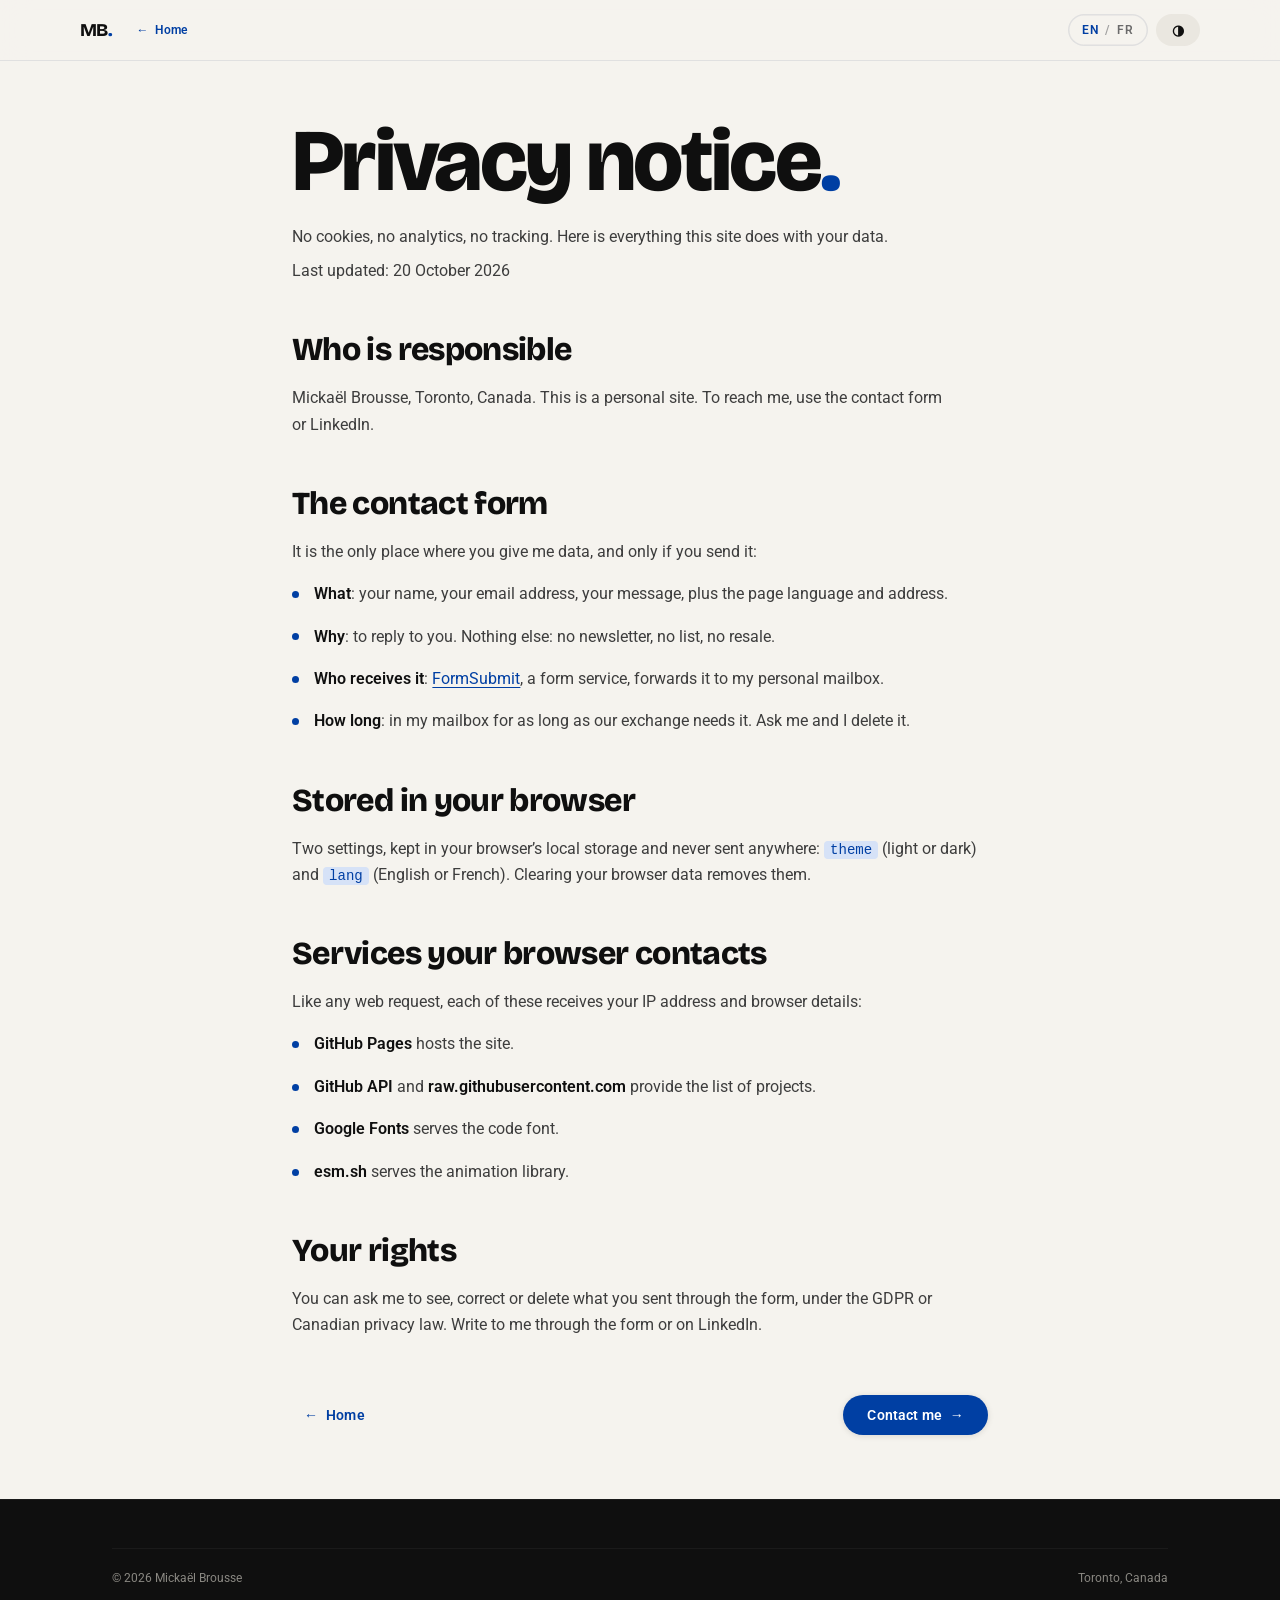
==== privacy/index.html @ c3971383 "New footer with a data notice, and a privacy page Footer: signature and contact button, site links, " ====
<!DOCTYPE html>
<html lang="en" data-theme="light">
<head>
  <meta charset="UTF-8" />
  <meta name="viewport" content="width=device-width, initial-scale=1.0" />
  <title>Privacy notice — Mickaël Brousse</title>
  <meta name="description" content="What this site collects, why, and who receives it. No cookies, no tracking." />
  <meta name="robots" content="noindex" />
  <link rel="icon" type="image/png" sizes="32x32" href="../assets/icons/favicon-32.png" />
  <link rel="icon" type="image/png" sizes="48x48" href="../assets/icons/favicon-48.png" />
  <link rel="apple-touch-icon" href="../assets/icons/apple-touch-icon.png" />
  <script>
    (function () {
      var d = document.documentElement, t = null, l = null;
      try { t = localStorage.getItem('theme'); l = localStorage.getItem('lang'); } catch (e) {}
      if (!t) t = matchMedia('(prefers-color-scheme: dark)').matches ? 'dark' : 'light';
      d.setAttribute('data-theme', t);
      d.setAttribute('lang', l === 'fr' ? 'fr' : 'en');
    })();
  </script>
  <link rel="stylesheet" href="../styles.css?v=15" />
</head>
<body class="project-page">
  <nav id="navbar">
    <div class="nav-container">
      <a class="nav-logo" href="../">MB<span class="dot">.</span></a>
      <a class="btn btn-text btn-sm pp-back" href="../"><span aria-hidden="true">←</span> <span data-l="en">Home</span><span data-l="fr">Accueil</span></a>
      <div class="pp-nav-actions">
        <button class="btn btn-outline btn-sm lang-toggle" type="button" aria-label="Switch language" data-aria-label-en="Switch language" data-aria-label-fr="Changer de langue">
          <span class="lang-opt" data-lang="en">EN</span><span class="lang-sep">/</span><span class="lang-opt" data-lang="fr">FR</span>
        </button>
        <button class="btn btn-ink btn-sm theme-toggle" type="button" aria-label="Switch theme" data-aria-label-en="Switch theme" data-aria-label-fr="Changer de thème">
          <span class="theme-toggle-icon" aria-hidden="true">◑</span>
        </button>
      </div>
    </div>
  </nav>

  <main class="legal container">
    <h1 class="pp-title"><span data-l="en">Privacy notice</span><span data-l="fr">Confidentialité</span><span class="pp-dot">.</span></h1>
    <p class="pp-tagline">
      <span data-l="en">No cookies, no analytics, no tracking. Here is everything this site does with your data.</span>
      <span data-l="fr">Ni cookies, ni mesure d’audience, ni pistage. Voici tout ce que ce site fait de vos données.</span>
    </p>
    <p class="pp-meta"><span data-l="en">Last updated: 20 October 2026</span><span data-l="fr">Mise à jour le 20 octobre 2026</span></p>

    <section>
      <h2><span data-l="en">Who is responsible</span><span data-l="fr">Qui est responsable</span></h2>
      <p>
        <span data-l="en">Mickaël Brousse, Toronto, Canada. This is a personal site. To reach me, use the contact form or LinkedIn.</span>
        <span data-l="fr">Mickaël Brousse, Toronto, Canada. C’est un site personnel. Pour me joindre, utilisez le formulaire de contact ou LinkedIn.</span>
      </p>
    </section>

    <section>
      <h2><span data-l="en">The contact form</span><span data-l="fr">Le formulaire de contact</span></h2>
      <p>
        <span data-l="en">It is the only place where you give me data, and only if you send it:</span>
        <span data-l="fr">C’est le seul endroit où vous me confiez des données, et seulement si vous l’envoyez :</span>
      </p>
      <ul class="pp-list">
        <li><span data-l="en"><strong>What</strong>: your name, your email address, your message, plus the page language and address.</span><span data-l="fr"><strong>Quoi</strong>&nbsp;: votre nom, votre adresse email, votre message, ainsi que la langue et l’adresse de la page.</span></li>
        <li><span data-l="en"><strong>Why</strong>: to reply to you. Nothing else: no newsletter, no list, no resale.</span><span data-l="fr"><strong>Pourquoi</strong>&nbsp;: vous répondre. Rien d’autre&nbsp;: ni newsletter, ni liste, ni revente.</span></li>
        <li><span data-l="en"><strong>Who receives it</strong>: <a href="https://formsubmit.co/" target="_blank" rel="noopener">FormSubmit</a>, a form service, forwards it to my personal mailbox.</span><span data-l="fr"><strong>Qui la reçoit</strong>&nbsp;: <a href="https://formsubmit.co/" target="_blank" rel="noopener">FormSubmit</a>, un service de formulaires, la transmet à ma boîte mail personnelle.</span></li>
        <li><span data-l="en"><strong>How long</strong>: in my mailbox for as long as our exchange needs it. Ask me and I delete it.</span><span data-l="fr"><strong>Combien de temps</strong>&nbsp;: dans ma boîte mail le temps de notre échange. Sur simple demande, je le supprime.</span></li>
      </ul>
    </section>

    <section>
      <h2><span data-l="en">Stored in your browser</span><span data-l="fr">Stocké dans votre navigateur</span></h2>
      <p>
        <span data-l="en">Two settings, kept in your browser’s local storage and never sent anywhere: <code>theme</code> (light or dark) and <code>lang</code> (English or French). Clearing your browser data removes them.</span>
        <span data-l="fr">Deux réglages, gardés dans le stockage local de votre navigateur et jamais envoyés&nbsp;: <code>theme</code> (clair ou sombre) et <code>lang</code> (anglais ou français). Effacer les données du navigateur les supprime.</span>
      </p>
    </section>

    <section>
      <h2><span data-l="en">Services your browser contacts</span><span data-l="fr">Services contactés par votre navigateur</span></h2>
      <p>
        <span data-l="en">Like any web request, each of these receives your IP address and browser details:</span>
        <span data-l="fr">Comme pour toute requête web, chacun reçoit votre adresse IP et des informations sur votre navigateur&nbsp;:</span>
      </p>
      <ul class="pp-list">
        <li><span data-l="en"><strong>GitHub Pages</strong> hosts the site.</span><span data-l="fr"><strong>GitHub Pages</strong> héberge le site.</span></li>
        <li><span data-l="en"><strong>GitHub API</strong> and <strong>raw.githubusercontent.com</strong> provide the list of projects.</span><span data-l="fr">L’<strong>API GitHub</strong> et <strong>raw.githubusercontent.com</strong> fournissent la liste des projets.</span></li>
        <li><span data-l="en"><strong>Google Fonts</strong> serves the code font.</span><span data-l="fr"><strong>Google Fonts</strong> fournit la police du code.</span></li>
        <li><span data-l="en"><strong>esm.sh</strong> serves the animation library.</span><span data-l="fr"><strong>esm.sh</strong> fournit la bibliothèque d’animation.</span></li>
      </ul>
    </section>

    <section>
      <h2><span data-l="en">Your rights</span><span data-l="fr">Vos droits</span></h2>
      <p>
        <span data-l="en">You can ask me to see, correct or delete what you sent through the form, under the GDPR or Canadian privacy law. Write to me through the form or on LinkedIn.</span>
        <span data-l="fr">Vous pouvez me demander de consulter, corriger ou supprimer ce que vous avez envoyé par le formulaire, au titre du RGPD ou du droit canadien. Écrivez-moi par le formulaire ou sur LinkedIn.</span>
      </p>
    </section>

    <div class="pp-next">
      <a class="btn btn-text" href="../"><span aria-hidden="true">←</span> <span data-l="en">Home</span><span data-l="fr">Accueil</span></a>
      <a class="btn btn-primary" href="../#contact"><span data-l="en">Contact me</span><span data-l="fr">Me contacter</span> <span aria-hidden="true">→</span></a>
    </div>
  </main>

  <footer>
    <div class="container">
      <div class="footer-bottom">
        <p>© 2026 Mickaël Brousse</p>
        <p>Toronto, Canada</p>
      </div>
    </div>
  </footer>
  <script src="../project-page.js?v=15" defer></script>
</body>
</html>
---- styles.css ----
/* ============================================================
   MICKAËL BROUSSE — Portfolio
   Design tokens live in tokens/ (synced from the Claude Design
   "Mickaël Brousse Design System" project). This file only adds
   portfolio aliases on top, then the page styles.
   ============================================================ */

@import url('tokens/fonts.css?v=15');
@import url('tokens/colors.css?v=15');
@import url('tokens/typography.css?v=15');
@import url('tokens/spacing.css?v=15');

/* Portfolio aliases — older names kept so section styles stay untouched */
:root,
[data-theme="light"],
[data-theme="dark"] {
  --bg:          var(--bg-base);
  --accent:      var(--fg-accent);
  --accent-warm: var(--fg-accent-warm);
}

:root {
  --shadow-glow: 0 4px 24px rgba(0,63,163,0.25);

  /* Sector tones — timeline badges only. Don't add a 4th. */
  --banking:    var(--color-blue);
  --industry:   var(--color-olive-dark);
  --internship: var(--color-sky-dark);
}

*, *::before, *::after { box-sizing: border-box; margin: 0; padding: 0; }
html { scroll-behavior: smooth; }
body {
  background: var(--bg);
  color: var(--fg-1);
  font-family: var(--font-body);
  font-size: 16px;
  line-height: 1.65;
  -webkit-font-smoothing: antialiased;
  overflow-x: hidden;
  transition: background var(--duration-base), color var(--duration-base);
}

a { color: inherit; text-decoration: none; }
h1, h2, h3, h4 { text-wrap: balance; }
p, li { text-wrap: pretty; }
.stat-number, .timeline-period, .edu-period, .project-meta { font-variant-numeric: tabular-nums; }
strong { color: var(--fg-1); font-weight: 600; }
ul { list-style: none; }

:focus { outline: none; }
:focus-visible {
  outline: 2px solid var(--color-blue);
  outline-offset: 3px;
  border-radius: 3px;
}

.skip-link {
  position: absolute;
  top: 0; left: 0;
  transform: translateY(-120%);
  background: var(--color-blue);
  color: #fff;
  padding: 0.7rem 1.1rem;
  border-radius: 0 0 var(--radius-md) 0;
  font-weight: 600;
  font-size: var(--text-sm);
  z-index: 9999;
  transition: transform var(--duration-fast) var(--ease-standard);
}
.skip-link:focus { transform: translateY(0); }
.contact-form input:focus-visible,
.contact-form textarea:focus-visible { outline: none; }
@media (prefers-reduced-motion: reduce) {
  *, *::before, *::after {
    animation-duration: 0.01ms !important;
    animation-iteration-count: 1 !important;
    transition-duration: 0.01ms !important;
    scroll-behavior: auto !important;
  }
}

::selection { background: var(--color-sky); color: var(--color-ink); }
[data-theme="dark"] ::selection { background: var(--color-blue); color: var(--color-white); }

::-webkit-scrollbar { width: 6px; height: 6px; }
::-webkit-scrollbar-track { background: var(--bg-inset); }
::-webkit-scrollbar-thumb { background: var(--color-blue); border-radius: 3px; }

.container {
  max-width: 1120px;
  margin: 0 auto;
  padding: 0 2rem;
}

section { padding: 6rem 0; position: relative; }

/* ============================================================
   PROGRESS BAR
   ============================================================ */
#progress-bar {
  position: fixed; top: 0; left: 0; right: 0;
  height: 3px;
  background: var(--color-blue);
  transform-origin: left center;
  transform: scaleX(0);
  z-index: 300;
  pointer-events: none;
}

/* ============================================================
   NAVBAR
   ============================================================ */
#navbar {
  position: fixed; top: 0; left: 0; right: 0;
  z-index: 200;
  padding: 0 2rem;
  background: var(--overlay-bg);
  backdrop-filter: blur(14px);
  -webkit-backdrop-filter: blur(14px);
  border-bottom: 1px solid var(--border-subtle);
  transition: background var(--duration-base), border-color var(--duration-base);
}

.nav-container {
  max-width: 1120px;
  margin: 0 auto;
  display: flex;
  align-items: center;
  justify-content: space-between;
  height: 60px;
  gap: 1rem;
}

.nav-logo {
  font-family: var(--font-display);
  font-weight: 800;
  font-size: 18px;
  letter-spacing: -0.03em;
  color: var(--fg-1);
  line-height: 1;
}
.nav-logo .dot { color: var(--accent); }

.nav-links {
  display: flex;
  gap: 2rem;
}
.nav-links a {
  font-size: 0.875rem;
  font-weight: 400;
  color: var(--fg-2);
  position: relative;
  transition: color var(--duration-fast);
}
.nav-links a:hover { color: var(--color-blue); }
.nav-links a::after {
  content: '';
  position: absolute;
  bottom: -6px; left: 0;
  width: 0; height: 2px;
  background: var(--color-blue);
  transition: width var(--duration-fast);
}
.nav-links a:hover::after,
.nav-links a.active::after { width: 100%; }
.nav-links a.active { color: var(--accent); font-weight: 600; }

.nav-actions {
  display: inline-flex;
  align-items: center;
  gap: 0.6rem;
}

.lang-opt {
  color: var(--fg-3);
  padding: 0 0.15rem;
  transition: color var(--duration-fast);
}
.lang-opt:hover { color: var(--fg-1); }
.lang-opt.active { color: var(--accent); }
.lang-sep { color: var(--border-default); }

.theme-toggle-icon { font-size: 0.9rem; line-height: 1; }
.mobile-menu-actions { display: flex; gap: 0.6rem; margin-top: 1rem; }

@keyframes pulse {
  0%   { transform: scale(1);   opacity: 0.5; }
  100% { transform: scale(2.2); opacity: 0;   }
}

.mobile-menu-btn {
  display: none;
  flex-direction: column;
  gap: 4px;
  background: transparent;
  border: none;
  padding: 0.5rem;
  cursor: pointer;
}
.mobile-menu-btn span {
  display: block;
  width: 22px; height: 2px;
  background: var(--fg-1);
  transition: transform var(--duration-fast);
}

.mobile-menu {
  display: none;
  position: fixed;
  top: 60px; left: 0; right: 0;
  background: var(--bg-surface);
  border-bottom: 1px solid var(--border-subtle);
  padding: 1rem 2rem;
  z-index: 199;
}
.mobile-menu.visible { display: block; }
.mobile-menu ul { display: flex; flex-direction: column; gap: 0.75rem; }
.mobile-menu a {
  font-size: 1rem;
  font-weight: 500;
  color: var(--fg-1);
  padding: 0.5rem 0;
  display: block;
}

/* ============================================================
   HERO
   ============================================================ */
#hero {
  min-height: 100vh;
  display: flex;
  align-items: center;
  justify-content: center;
  padding: 7rem 2rem 5rem;
  position: relative;
  overflow: hidden;
}

.hero-grid {
  position: relative;
  z-index: 1;
  width: 100%;
  max-width: 1056px;
  display: grid;
  grid-template-columns: 1fr auto;
  gap: 4rem;
  align-items: center;
}

.hero-content {
  position: relative;
  z-index: 1;
  max-width: 600px;
  text-align: left;
  display: flex;
  flex-direction: column;
  align-items: flex-start;
}

/* Portrait block — UI Kit Portfolio signature */
.hero-portrait {
  position: relative;
  flex-shrink: 0;
  display: flex;
  align-items: center;
  justify-content: center;
}
.hero-portrait img {
  width: clamp(260px, 28vw, 400px);
  height: clamp(260px, 28vw, 400px);
  object-fit: cover;
  position: relative;
  z-index: 1;
  display: block;
  border-radius: 0;
}
.hp-block {
  position: absolute;
  z-index: 0;
}
.hp-olive {
  bottom: 24px; right: -16px;
  width: 120px; height: 120px;
  background: var(--color-olive);
}
.hp-sky {
  top: 24px; left: -20px;
  width: 80px; height: 80px;
  background: var(--color-sky);
  opacity: 0.6;
}

.name-dot { color: var(--fg-1); }

/* Role line above the name: plain text, no caps, no accent colour */
.hero-eyebrow {
  font-family: var(--font-body);
  font-size: var(--text-h4);
  font-weight: var(--weight-semi);
  color: var(--fg-2);
  margin-bottom: 1rem;
}
.pp-meta { font-size: var(--text-body); font-weight: var(--weight-regular); color: var(--fg-3); }

.hero-name {
  font-family: var(--font-display);
  font-weight: var(--weight-ultra);
  font-size: clamp(52px, 7vw, 104px);
  line-height: 0.92;
  letter-spacing: var(--tracking-tight);
  color: var(--fg-1);
  margin-bottom: 1.75rem;
}
.name-word { display: block; }
.name-word.accent { color: var(--accent); }

.hero-subtitle {
  font-size: 17px;
  line-height: var(--leading-body);
  color: var(--fg-2);
  max-width: 480px;
  margin-bottom: 2.25rem;
}

.hero-cta {
  display: flex;
  gap: 0.75rem;
  flex-wrap: wrap;
  margin-bottom: 2rem;
}

.hero-social {
  display: flex;
  gap: 0.75rem;
  margin-bottom: 3rem;
}

.hero-stats {
  display: flex;
  align-items: center;
  gap: 2rem;
  padding-top: 1.5rem;
  border-top: 1px solid var(--border-subtle);
}
.stat { display: flex; flex-direction: column; align-items: flex-start; gap: 0.25rem; }
.stat-value {
  display: flex;
  align-items: baseline;
  font-family: var(--font-display);
  font-weight: 800;
  font-size: 2rem;
  line-height: 1;
  letter-spacing: -0.03em;
  color: var(--accent);
}
.stat-plus { font-size: 1.25rem; color: var(--accent); }
.stat-label {
  font-size: var(--text-label);
  font-weight: var(--weight-semi);
  letter-spacing: 0.08em;
  text-transform: uppercase;
  color: var(--fg-3);
  font-family: var(--font-body);
}
.stat-sep {
  width: 1px;
  height: 32px;
  background: var(--border-subtle);
}

.scroll-indicator {
  position: absolute;
  bottom: 2rem;
  left: 1.25rem;
  z-index: 1;
  writing-mode: vertical-rl;
  font-size: var(--text-label);
  letter-spacing: 0.08em;
  text-transform: uppercase;
  color: var(--fg-3);
  transition: color var(--duration-micro);
  font-weight: 500;
}
.scroll-indicator:hover { color: var(--accent); }
@media (max-width: 1180px) { .scroll-indicator { display: none; } }

/* ============================================================
   BUTTONS — DS <MBButton />
   variants: primary (filled) · tonal · outline · text · ink
   sizes:    sm 32px · md 40px (default) · lg 48px
   Pill only. Hover = colour + shadow, press = scale(0.97).
   ============================================================ */
button, input, textarea, select { font: inherit; color: inherit; }

.btn {
  position: relative;
  overflow: hidden;
  display: inline-flex;
  align-items: center;
  justify-content: center;
  gap: 8px;
  height: 40px;
  padding: 0 24px;
  font-family: var(--font-body);
  font-size: 14px;
  font-weight: var(--weight-semi);
  letter-spacing: 0.01em;
  line-height: 1;
  white-space: nowrap;
  text-decoration: none;
  user-select: none;
  border: none;
  border-radius: var(--radius-pill);
  cursor: pointer;
  transition: background var(--duration-micro) var(--ease-standard),
              box-shadow var(--duration-micro) var(--ease-standard),
              color var(--duration-micro) var(--ease-standard),
              transform 100ms var(--ease-standard);
}
.btn:active { transform: scale(0.97); }
.btn svg { width: 16px; height: 16px; flex-shrink: 0; }

.btn-sm { height: 32px; padding: 0 16px; font-size: 12px; gap: 6px; }
.btn-sm svg { width: 14px; height: 14px; }
.btn-lg { height: 48px; padding: 0 32px; font-size: 16px; gap: 10px; }
.btn-lg svg { width: 18px; height: 18px; }

/* Filled — main action */
.btn-primary {
  background: var(--color-blue);
  color: var(--color-white);
  box-shadow: 0 1px 6px rgba(0,0,0,0.12);
}
.btn-primary:hover {
  background: var(--color-blue-light);
  box-shadow: 0 4px 20px rgba(0,0,0,0.18);
}

/* Tonal — medium-high emphasis */
.btn-tonal { background: var(--bg-accent-subtle); color: var(--color-blue); }
.btn-tonal:hover { background: rgba(0,63,163,0.18); }
[data-theme="dark"] .btn-tonal { color: var(--color-sky); }
[data-theme="dark"] .btn-tonal:hover { background: rgba(177,195,230,0.18); }

/* Outlined — medium emphasis (inset ring keeps the exact height) */
.btn-outline {
  background: transparent;
  color: var(--accent);
  box-shadow: inset 0 0 0 1.5px var(--border-subtle);
}
.btn-outline:hover {
  background: var(--bg-accent-subtle);
  box-shadow: inset 0 0 0 1.5px var(--accent);
}

/* Text — low emphasis */
.btn-text { background: transparent; color: var(--accent); padding: 0 12px; }
.btn-text.btn-sm { padding: 0 8px; }
.btn-text:hover { background: var(--bg-accent-subtle); }

/* Ink tonal — neutral UI controls */
.btn-ink { background: var(--bg-inset); color: var(--fg-1); }
.btn-ink:hover { background: var(--border-subtle); }
[data-theme="dark"] .btn-ink { background: var(--bg-surface); }
[data-theme="dark"] .btn-ink:hover { background: var(--border-subtle); }

/* Icon button — round, same heights */
.btn-icon { width: 40px; padding: 0; border-radius: 50%; }
.btn-icon.btn-sm { width: 32px; }
.btn-icon.btn-lg { width: 48px; }

/* Ripple (DS rippleAnim) */
.btn-ripple {
  position: absolute;
  width: 10px; height: 10px;
  margin: -5px 0 0 -5px;
  border-radius: 50%;
  background: rgba(0,63,163,0.15);
  pointer-events: none;
  animation: btn-ripple 0.55s var(--ease-standard) forwards;
}
.btn-primary .btn-ripple { background: rgba(255,255,255,0.3); }
@keyframes btn-ripple {
  from { transform: scale(0); opacity: 0.35; }
  to   { transform: scale(4); opacity: 0; }
}

/* Component tweaks on top of the variants */
.lang-toggle { gap: 4px; padding: 0 12px; letter-spacing: 0.06em; }
.theme-toggle-icon { font-size: 14px; line-height: 1; }
.nav-badge { gap: 8px; }
.project-filter { color: var(--fg-2); padding: 0 14px; }
.project-filter.is-active,
.project-filter.is-active:hover {
  background: var(--color-blue);
  color: var(--color-white);
  box-shadow: none;
}
/* ============================================================
   BADGES & TAGS — DS "Badges & Tags"
   badge: 11px / 600 / CAPS / .06em, pill 4px 10px
   tag:   10px / 600 / CAPS / .07em, pill 3px 8px (cards)
   chip:  13px / 500, pill 8px 14px (skills)
   ============================================================ */
.timeline-badge,
.role-type,
.skill-level,
.project-badge {
  display: inline-flex;
  align-items: center;
  gap: 4px;
  font-family: var(--font-body);
  font-size: var(--text-label);
  font-weight: var(--weight-semi);
  line-height: 1;
  letter-spacing: var(--tracking-wide);
  text-transform: uppercase;
  white-space: nowrap;
  padding: 4px 10px;
  border-radius: var(--radius-pill);
}

/* Sector badges — blue / olive / sky (the only three sector tones) */
.badge-banking    { background: var(--color-blue);  color: var(--color-white); }
.badge-industry   { background: var(--color-olive); color: var(--color-ink); }
.badge-internship { background: var(--color-sky);   color: var(--color-blue); }

/* Contract type — outline badge next to the job title */
.role-type {
  background: transparent;
  color: var(--accent);
  box-shadow: inset 0 0 0 1.5px currentColor;
  margin-left: 0.5rem;
  vertical-align: 0.2em;
}

/* Skill level — filled for Expert, tinted for Advanced */
.skill-level.expert   { background: var(--color-blue); color: var(--color-white); }
.skill-level.advanced { background: var(--color-olive-tint); color: #5A5A20; }
[data-theme="dark"] .skill-level.advanced { background: rgba(193,193,130,0.16); color: var(--color-olive); }

/* Private — ink badge, paper on the ink thumbnail */
.project-badge {
  position: absolute;
  top: 12px;
  right: 12px;
  background: var(--color-ink);
  color: #F0EEE9;
}
.project-thumb--ink .project-badge { background: var(--color-paper-dark); color: var(--color-ink-50); }

/* Live dot — "Available" (DS .b-live) */
.status-dot {
  width: 6px; height: 6px;
  border-radius: 50%;
  background: currentColor;
  animation: badge-live 1.5s ease-in-out infinite;
}
@keyframes badge-live { 0%, 100% { opacity: 1; } 50% { opacity: 0.4; } }

/* Card tags */
.project-tags span,
.timeline-tags span {
  display: inline-flex;
  align-items: center;
  font-size: 10px;
  font-weight: var(--weight-semi);
  line-height: 1.2;
  letter-spacing: 0.07em;
  text-transform: uppercase;
  padding: 3px 8px;
  border-radius: var(--radius-pill);
  background: var(--bg-inset);
  color: var(--fg-3);
}
[data-theme="dark"] .project-tags span,
[data-theme="dark"] .timeline-tags span { background: var(--border-subtle); color: var(--fg-2); }

/* ============================================================
   SECTION HEADER
   ============================================================ */
.section-header {
  margin-bottom: 3rem;
  text-align: left;
}
.section-header--split {
  display: flex;
  align-items: flex-end;
  justify-content: space-between;
  flex-wrap: wrap;
  gap: 1.5rem;
}
.section-header h2 {
  font-family: var(--font-display);
  font-weight: var(--weight-ultra);
  font-size: clamp(36px, 4.5vw, 48px);
  line-height: 1;
  letter-spacing: var(--tracking-tight);
  color: var(--fg-1);
}
.section-header h2::after { content: "."; color: var(--accent); }

/* ============================================================
   ABOUT
   ============================================================ */
#about {
  background: var(--color-blue);
  color: var(--color-white);
}
#about .section-header h2 { color: var(--color-white); }
#about .section-header h2::after { color: var(--color-olive); }
#about strong { color: var(--color-white); }

.about-grid {
  display: grid;
  grid-template-columns: 1.4fr 1fr;
  gap: 4rem;
  align-items: start;
}
.about-text p {
  font-size: 17px;
  line-height: var(--leading-body);
  color: var(--color-sky);
  margin-bottom: 1.25rem;
}
.about-highlights {
  list-style: none;
  margin: 2rem 0 0;
  padding: 2rem 0 0;
  border-top: 1px solid rgba(255,255,255,0.2);
  display: flex;
  flex-direction: column;
  gap: 0.65rem;
}
.highlight-item {
  position: relative;
  padding-left: 1.25rem;
  font-size: var(--text-body);
  color: var(--color-white);
  font-weight: 500;
  line-height: var(--leading-body);
}
.highlight-item::before {
  content: "";
  position: absolute;
  left: 0; top: 0.55em;
  width: 6px; height: 6px;
  border-radius: 50%;
  background: var(--color-olive);
}

.about-cards {
  display: grid;
  grid-template-columns: 1fr;
  gap: 0.75rem;
}
.info-card {
  display: flex;
  align-items: center;
  gap: 1rem;
  background: rgba(255,255,255,0.08);
  border: 1px solid rgba(255,255,255,0.2);
  border-radius: var(--radius-md);
  padding: 1rem 1.25rem;
  transition: transform var(--duration-fast) var(--ease-standard), background var(--duration-fast);
}
.info-card:hover { transform: translateY(-2px); background: rgba(255,255,255,0.14); }
.info-card strong {
  font-family: var(--font-display);
  font-weight: var(--weight-ultra);
  font-size: 16px;
  color: var(--color-white);
  display: block;
  margin-bottom: 0.15rem;
  letter-spacing: -0.02em;
  line-height: 1.2;
}
.info-card p {
  font-size: var(--text-sm);
  color: var(--color-sky);
  line-height: 1.45;
}

/* ============================================================
   EXPERIENCE — Timeline
   ============================================================ */
.timeline {
  position: relative;
  padding-left: 2.5rem;
  max-width: 860px;
}
.timeline::before {
  content: '';
  position: absolute;
  top: 0; bottom: 0; left: 0.65rem;
  width: 2px;
  background: var(--border-subtle);
}
.timeline-item { position: relative; margin-bottom: 2.5rem; }
.timeline-dot {
  position: absolute;
  left: -2.35rem; top: 1.25rem;
  width: 14px; height: 14px;
  background: var(--color-blue);
  border: 3px solid var(--bg);
  border-radius: 50%;
  z-index: 2;
}
.dot-pulse {
  position: absolute; inset: -4px;
  border: 2px solid var(--color-blue);
  border-radius: 50%;
  opacity: 0.4;
  animation: pulse 2s ease-out infinite;
}
.timeline-card {
  background: var(--bg-surface);
  border-radius: var(--radius-md);
  padding: 1.5rem 1.75rem;
  box-shadow: var(--shadow-md);
  transition: transform var(--duration-fast), box-shadow var(--duration-fast);
}
.timeline-card:hover { transform: translateY(-2px); box-shadow: var(--shadow-lg); }

.timeline-meta {
  display: flex;
  align-items: center;
  gap: 0.75rem;
  margin-bottom: 0.75rem;
  flex-wrap: wrap;
}
.timeline-period {
  font-family: var(--font-body);
  font-size: var(--text-label);
  font-weight: var(--weight-semi);
  text-transform: uppercase;
  color: var(--fg-3);
  letter-spacing: 0.08em;
}

.timeline-card h3 {
  font-family: var(--font-display);
  font-weight: var(--weight-ultra);
  font-size: 22px;
  letter-spacing: -0.02em;
  color: var(--fg-1);
  margin-bottom: 0.25rem;
  line-height: 1.2;
}
.timeline-company {
  font-size: var(--text-body);
  color: var(--fg-2);
  font-weight: 500;
  margin-bottom: 1rem;
}
.timeline-list {
  display: flex;
  flex-direction: column;
  gap: 0.6rem;
  margin-bottom: 1.25rem;
}
.timeline-list li {
  position: relative;
  padding-left: 1.25rem;
  font-size: var(--text-body);
  line-height: var(--leading-body);
  color: var(--fg-2);
}
.timeline-list li::before {
  content: '';
  position: absolute;
  left: 0; top: 0.6em;
  width: 6px; height: 6px;
  background: var(--color-blue);
  border-radius: 50%;
}
.timeline-tags {
  display: flex;
  flex-wrap: wrap;
  gap: 0.4rem;
  padding-top: 1rem;
  border-top: 1px solid var(--border-subtle);
}

/* ============================================================
   SKILLS
   ============================================================ */
.skills-grid {
  display: grid;
  grid-template-columns: 1fr 1fr;
  gap: 1.5rem;
}
.skill-category {
  background: var(--bg-surface);
  border-radius: var(--radius-md);
  padding: 1.75rem;
  box-shadow: var(--shadow-md);
}
.skill-category--wide { grid-column: 1 / -1; }

/* Tools — real logos on a white tile (brand colors stay true in dark mode) */
.tool-group + .tool-group { margin-top: 1.25rem; }
.tool-group-label {
  font-size: var(--text-label);
  font-weight: var(--weight-semi);
  letter-spacing: 0.08em;
  text-transform: uppercase;
  color: var(--fg-3);
  margin-bottom: 0.6rem;
}
.tool-grid {
  display: grid;
  grid-template-columns: repeat(2, minmax(0, 1fr));
  gap: 0.5rem;
}
.tool {
  display: flex;
  align-items: center;
  gap: 0.75rem;
  padding: 0.5rem;
  border-radius: var(--radius-md);
  transition: background var(--duration-micro) var(--ease-standard);
}
.tool:hover { background: var(--bg-inset); }
.tool-mark {
  flex-shrink: 0;
  width: 40px; height: 40px;
  display: flex;
  align-items: center;
  justify-content: center;
  background: var(--color-white);
  border-radius: var(--radius-md);
  box-shadow: inset 0 0 0 1px var(--border-subtle), var(--shadow-sm);
}
[data-theme="dark"] .tool-mark { box-shadow: none; }
.tool-mark img { width: 24px; height: 24px; object-fit: contain; }
.tool-text { display: flex; flex-direction: column; min-width: 0; }
.tool-name { font-size: var(--text-sm); font-weight: var(--weight-semi); color: var(--fg-1); line-height: 1.3; }
.tool-sub { font-size: var(--text-xs); color: var(--fg-3); line-height: 1.3; }
@media (max-width: 600px) {
  .tool { gap: 0.6rem; padding: 0.4rem; }
  .tool-mark { width: 36px; height: 36px; }
  .tool-mark img { width: 22px; height: 22px; }
}
@media (max-width: 360px) { .tool-grid { grid-template-columns: 1fr; } }

/* Languages — code, so JetBrains Mono (DS: mono for code only) */
.code-chips { display: flex; flex-wrap: wrap; gap: 0.5rem; }
.code-chips code {
  display: inline-block;
  font-family: var(--font-mono);
  font-size: 13px;
  font-weight: 500;
  color: var(--accent);
  background: var(--bg-accent-subtle);
  padding: 6px 12px;
  border-radius: var(--radius-sm);
}

.skill-category h3 {
  display: flex;
  align-items: center;
  gap: 0.6rem;
  font-family: var(--font-display);
  font-weight: var(--weight-ultra);
  font-size: 18px;
  letter-spacing: -0.02em;
  color: var(--fg-1);
  margin-bottom: 1.25rem;
  padding-bottom: 0.85rem;
  border-bottom: 1px solid var(--border-subtle);
  line-height: 1.2;
}
.skill-items { list-style: none; margin: 0; padding: 0; display: flex; flex-direction: column; }
.skill-row {
  display: flex;
  justify-content: space-between;
  align-items: baseline;
  padding: 0.7rem 0;
  font-size: var(--text-body);
  color: var(--fg-1);
  font-weight: var(--weight-regular);
  border-bottom: 1px solid var(--border-subtle);
}
.skill-row:last-child { border-bottom: none; }

.soft-skills { display: flex; flex-wrap: wrap; gap: 0.5rem; }
.soft-tag {
  font-size: 13px;
  font-weight: 500;
  line-height: 1.2;
  padding: 8px 14px;
  background: var(--bg-inset);
  color: var(--fg-1);
  border: 1px solid transparent;
  border-radius: var(--radius-pill);
  transition: background var(--duration-fast), color var(--duration-fast),
              border-color var(--duration-fast);
}
.soft-tag:hover {
  background: var(--color-blue);
  color: #fff;
  border-color: var(--color-blue);
}

/* ============================================================
   PROJECTS — catalog (DS ui_kits/portfolio ProjectCard + ProjectGrid)
   ============================================================ */
.section-intro {
  margin-top: var(--space-3);
  color: var(--fg-3);
  font-size: var(--text-body);
}

.project-filters {
  display: flex;
  flex-wrap: wrap;
  gap: var(--space-2);
}
.project-filter-count {
  font-family: var(--font-body);
  font-size: var(--text-label);
  opacity: 0.65;
  font-variant-numeric: tabular-nums;
}

.project-grid {
  display: grid;
  grid-template-columns: repeat(auto-fill, minmax(280px, 1fr));
  gap: 20px;
  min-height: 200px;
}

.project-card {
  display: flex;
  flex-direction: column;
  background: var(--bg-surface);
  border-radius: var(--radius-md);
  overflow: hidden;
  box-shadow: var(--shadow-md);
  transition: transform 250ms var(--ease-standard), box-shadow 250ms var(--ease-standard);
}
.project-card:hover,
.project-card:focus-within {
  transform: translateY(-4px);
  box-shadow: var(--shadow-lg);
}
[data-theme="dark"] .project-card,
[data-theme="dark"] .timeline-card,
[data-theme="dark"] .skill-category,
[data-theme="dark"] .edu-card,
[data-theme="dark"] .contact-form,
[data-theme="dark"] .contact-card { border-radius: var(--radius-sm); }

.project-thumb {
  position: relative;
  aspect-ratio: 16 / 10;
  display: flex;
  align-items: center;
  justify-content: center;
  overflow: hidden;
}
.project-thumb--blue  { background: var(--color-blue);  color: var(--color-white); }
.project-thumb--olive { background: var(--color-olive); color: var(--color-ink); }
.project-thumb--ink   { background: var(--color-ink);   color: var(--color-white); }
.project-thumb--sky   { background: var(--color-sky);   color: var(--color-ink); }
[data-theme="dark"] .project-thumb--ink { background: #000; }

.project-abbr {
  font-family: var(--font-display);
  font-weight: var(--weight-ultra);
  font-size: 64px;
  letter-spacing: -0.04em;
  opacity: 0.5;
  transition: opacity 250ms var(--ease-standard);
  line-height: 1;
}
.project-card:hover .project-abbr,
.project-card:focus-within .project-abbr { opacity: 0.9; }

.project-body {
  display: flex;
  flex-direction: column;
  flex: 1;
  padding: 16px 18px 18px;
}
.project-meta {
  font-size: var(--text-label);
  font-weight: var(--weight-semi);
  letter-spacing: 0.08em;
  text-transform: uppercase;
  color: var(--fg-3);
  margin-bottom: 5px;
  font-family: var(--font-body);
}
.project-title {
  font-family: var(--font-display);
  font-weight: var(--weight-ultra);
  font-size: 18px;
  letter-spacing: -0.02em;
  line-height: 1.2;
  color: var(--fg-1);
  margin-bottom: 6px;
}
.project-desc {
  font-size: var(--text-sm);
  line-height: 1.55;
  color: var(--fg-2);
}

/* Screenshot visual — top of the live page, slight zoom on hover */
.project-thumb--shot {
  background: var(--bg-inset);
  border-bottom: 1px solid var(--border-subtle);
}
.project-thumb--shot img {
  position: absolute;
  inset: 0;
  width: 100%;
  height: 100%;
  object-fit: cover;
  object-position: top center;
  transition: transform var(--duration-slow) var(--ease-standard);
}
.project-card:hover .project-thumb--shot img,
.project-card:focus-within .project-thumb--shot img { transform: scale(1.03); }
.project-thumb--shot .project-badge { z-index: 1; }
.project-tags {
  display: flex;
  flex-wrap: wrap;
  gap: 6px;
  margin-top: 12px;
}

.project-links {
  display: flex;
  flex-wrap: wrap;
  align-items: center;
  gap: var(--space-2);
  margin-top: auto;
  padding-top: var(--space-4);
}
.project-private-note {
  font-size: var(--text-xs);
  color: var(--fg-3);
  font-style: italic;
  font-weight: 500;
}

.project-footnote {
  margin-top: var(--space-8);
  text-align: left;
  font-size: var(--text-sm);
}
.project-footnote a { color: var(--accent); font-weight: var(--weight-semi); }
.project-footnote a:hover { text-decoration: underline; }

/* ============================================================
   EDUCATION
   ============================================================ */
#education { background: var(--bg-inset); }
.edu-grid {
  display: grid;
  grid-template-columns: 1fr 1fr;
  gap: 1.5rem;
}
.edu-card {
  display: flex;
  gap: 1.25rem;
  background: var(--bg-surface);
  border-radius: var(--radius-md);
  padding: 1.75rem;
  box-shadow: var(--shadow-md);
  transition: transform var(--duration-fast), box-shadow var(--duration-fast);
}
.edu-card:hover { transform: translateY(-2px); box-shadow: var(--shadow-lg); }
.edu-icon-wrap {
  flex-shrink: 0;
  width: 48px; height: 48px;
  display: flex;
  align-items: center;
  justify-content: center;
  background: var(--color-blue-tint);
  border-radius: var(--radius-md);
  font-size: 1.5rem;
}
[data-theme="dark"] .edu-icon-wrap { background: var(--bg-accent-subtle); }
.edu-period {
  font-family: var(--font-body);
  font-size: var(--text-label);
  font-weight: var(--weight-semi);
  text-transform: uppercase;
  color: var(--fg-3);
  letter-spacing: 0.08em;
  display: block;
  margin-bottom: 0.5rem;
}
.edu-card h3 {
  font-family: var(--font-display);
  font-weight: var(--weight-ultra);
  font-size: 18px;
  letter-spacing: -0.02em;
  color: var(--fg-1);
  margin-bottom: 0.35rem;
  line-height: 1.2;
}
.edu-school {
  font-size: var(--text-sm);
  color: var(--accent);
  font-weight: 500;
  margin-bottom: 0.75rem;
}
.edu-desc {
  font-size: var(--text-sm);
  color: var(--fg-2);
  line-height: 1.6;
}

/* Master MIT — logo + link (grey artwork on transparent) */
.edu-logo {
  flex-shrink: 0;
  width: 96px; height: 96px;
  display: flex;
  align-items: center;
  justify-content: center;
  background: var(--bg-surface);
  border-radius: var(--radius-md);
  box-shadow: inset 0 0 0 1px var(--border-subtle);
  transition: box-shadow var(--duration-micro);
}
.edu-logo:hover { box-shadow: inset 0 0 0 1.5px var(--accent); }
.edu-logo img { width: 84px; height: auto; display: block; }
[data-theme="dark"] .edu-logo img { filter: invert(1) brightness(1.1); }
.edu-link { margin-top: 1rem; }

.info-card--link { color: inherit; }
.info-card-arrow {
  margin-left: auto;
  color: var(--color-sky);
  font-size: 1rem;
  transition: transform var(--duration-micro) var(--ease-standard);
}
.info-card--link:hover .info-card-arrow { transform: translate(2px, -2px); color: var(--color-white); }

/* ============================================================
   CONTACT
   ============================================================ */
/* Contact layout — pitch left + form right (UI Kit ContactSection) */
.contact-layout {
  display: grid;
  grid-template-columns: 1fr 1.1fr;
  gap: 4rem;
  align-items: start;
  margin-bottom: 3rem;
}

.contact-pitch {
  position: relative;
  padding-top: 0.5rem;
}
.contact-headline {
  font-family: var(--font-display);
  font-weight: var(--weight-bold);
  font-size: 32px;
  line-height: 1.1;
  letter-spacing: -0.02em;
  color: var(--fg-1);
  margin-bottom: 1.25rem;
}
.contact-headline .ch-accent { color: var(--color-blue); }
.contact-intro {
  font-size: 17px;
  line-height: var(--leading-body);
  color: var(--fg-2);
  max-width: 420px;
}

/* Form card */
.contact-form {
  display: flex;
  flex-direction: column;
  gap: 1.1rem;
  background: var(--bg-surface);
  border-radius: var(--radius-md);
  padding: 2rem;
  box-shadow: var(--shadow-md);
  text-align: left;
  position: relative;
}
.cf-field {
  display: flex;
  flex-direction: column;
  gap: 0.4rem;
}
.cf-field label {
  font-family: var(--font-body);
  font-size: var(--text-label);
  font-weight: var(--weight-semi);
  letter-spacing: 0.08em;
  text-transform: uppercase;
  color: var(--fg-3);
}
.contact-form input,
.contact-form textarea {
  width: 100%;
  padding: 0.8rem 1rem;
  background: var(--bg-inset);
  border: 1.5px solid var(--border-subtle);
  border-radius: var(--radius-md);
  font-family: var(--font-body);
  font-size: var(--text-body);
  color: var(--fg-1);
  outline: none;
  transition: border-color var(--duration-fast), box-shadow var(--duration-fast),
              background var(--duration-fast);
  resize: vertical;
}
.contact-form input::placeholder,
.contact-form textarea::placeholder { color: var(--fg-3); }
.contact-form input:focus,
.contact-form textarea:focus {
  background: var(--bg-surface);
  border-color: var(--color-blue);
  box-shadow: 0 0 0 4px rgba(0,63,163,0.12);
}
.contact-form .cf-submit {
  align-self: flex-start;
  margin-top: 0.25rem;
}
.cf-error {
  font-size: var(--text-xs);
  color: #C0392B;
  font-weight: 500;
  margin-top: 0.15rem;
  display: flex;
  align-items: center;
  gap: 0.35rem;
}
.cf-error[hidden] { display: none; }
.cf-error::before {
  content: "";
  width: 14px; height: 14px;
  background: currentColor;
  -webkit-mask: url("data:image/svg+xml;utf8,<svg xmlns='http://www.w3.org/2000/svg' viewBox='0 0 24 24' fill='none' stroke='black' stroke-width='2.4' stroke-linecap='round' stroke-linejoin='round'><circle cx='12' cy='12' r='10'/><line x1='12' y1='8' x2='12' y2='12'/><line x1='12' y1='16' x2='12.01' y2='16'/></svg>") center/contain no-repeat;
  mask: url("data:image/svg+xml;utf8,<svg xmlns='http://www.w3.org/2000/svg' viewBox='0 0 24 24' fill='none' stroke='black' stroke-width='2.4' stroke-linecap='round' stroke-linejoin='round'><circle cx='12' cy='12' r='10'/><line x1='12' y1='8' x2='12' y2='12'/><line x1='12' y1='16' x2='12.01' y2='16'/></svg>") center/contain no-repeat;
  flex-shrink: 0;
}
[data-theme="dark"] .cf-error { color: #FF6B5C; }
.contact-form input.cf-input--error,
.contact-form textarea.cf-input--error {
  border-color: #C0392B;
  box-shadow: 0 0 0 4px rgba(192,57,43,0.14);
}
.contact-form input.cf-input--error:focus,
.contact-form textarea.cf-input--error:focus {
  border-color: #C0392B;
  box-shadow: 0 0 0 4px rgba(192,57,43,0.22);
}
.cf-success {
  background: var(--color-olive-tint);
  border: 1px solid var(--color-olive);
  border-radius: var(--radius-md);
  padding: 0.95rem 1.1rem;
  font-size: var(--text-sm);
  color: var(--color-ink);
  display: flex;
  flex-direction: column;
  gap: 0.7rem;
}
.cf-success[hidden], .cf-sent[hidden] { display: none; }
/* Sent — DS ContactSection confirmation */
.cf-sent {
  background: var(--bg-accent-subtle);
  color: var(--accent);
  border-radius: var(--radius-md);
  padding: 1rem 1.25rem;
  font-size: var(--text-sm);
}
.cf-sent p { margin: 0; line-height: 1.5; }
.cf-sent-title { font-family: var(--font-display); font-weight: var(--weight-ultra); font-size: 18px; letter-spacing: -0.02em; margin-bottom: 0.15rem !important; }
.cf-alt { align-self: flex-start; }
.cf-submit:disabled { opacity: 0.6; cursor: progress; }
/* Honeypot — out of sight and out of the tab order */
.cf-hp { position: absolute; left: -9999px; width: 1px; height: 1px; opacity: 0; }
.cf-success p { margin: 0; line-height: 1.45; }
.cf-success p:first-child { font-weight: 600; }
.cf-success-fallback { color: var(--fg-2); font-size: var(--text-sm); }
[data-theme="dark"] .cf-success {
  background: rgba(193,193,130,0.12);
  color: var(--color-olive);
}
[data-theme="dark"] .cf-success-fallback { color: var(--color-olive); opacity: 0.8; }

@media (max-width: 960px) {
  .contact-layout { grid-template-columns: 1fr; gap: 2.5rem; }
  .contact-layout > * { min-width: 0; }

}
@media (max-width: 600px) {
  .contact-form { padding: 1.5rem; }
  .contact-form .cf-submit { align-self: stretch; justify-content: center; }
}

.contact-grid {
  display: grid;
  grid-template-columns: repeat(2, 1fr);
  gap: 0.875rem;
}
.contact-card {
  display: flex;
  flex-direction: column;
  align-items: flex-start;
  gap: 0.4rem;
  background: var(--bg-surface);
  box-shadow: var(--shadow-sm);
  border-radius: var(--radius-md);
  padding: 1.25rem;
  transition: transform var(--duration-fast), border-color var(--duration-fast),
              box-shadow var(--duration-fast);
}
.contact-card:hover {
  transform: translateY(-2px);
  box-shadow: var(--shadow-lg);
}
.contact-card-label {
  font-family: var(--font-body);
  font-size: var(--text-label);
  font-weight: var(--weight-semi);
  letter-spacing: 0.08em;
  text-transform: uppercase;
  color: var(--fg-3);
}
.contact-card-value {
  font-family: var(--font-display);
  font-weight: var(--weight-ultra);
  font-size: 16px;
  color: var(--fg-1);
  word-break: break-word;
  letter-spacing: -0.02em;
  line-height: 1.2;
}

/* ============================================================
   FOOTER
   ============================================================ */
footer {
  background: var(--color-ink);
  color: #F0EEE9;
  padding: 3rem 0 2rem;
  border-top: 1px solid var(--color-ink-90);
}
.footer-grid {
  display: grid;
  grid-template-columns: 1.4fr 0.8fr 0.8fr 1.3fr;
  gap: 2.5rem;
  margin-bottom: 3rem;
}
.footer-name {
  font-family: var(--font-display);
  font-weight: var(--weight-ultra);
  font-size: 30px;
  line-height: 1.05;
  letter-spacing: var(--tracking-tight);
  color: #F0EEE9;
  margin-bottom: 0.6rem;
}
.footer-name span { color: var(--color-sky); }
.footer-tagline { font-size: var(--text-sm); line-height: 1.6; color: #A9A7A1; margin-bottom: 1.25rem; max-width: 280px; }
.footer-col { display: flex; flex-direction: column; align-items: flex-start; gap: 0.55rem; }
.footer-col-title { font-size: var(--text-sm); font-weight: var(--weight-semi); color: #F0EEE9; margin-bottom: 0.3rem; }
.footer-col a { font-size: var(--text-sm); color: #A9A7A1; transition: color var(--duration-micro); }
.footer-col a:hover { color: var(--color-sky); }
.footer-data p:not(.footer-col-title) { font-size: var(--text-sm); line-height: 1.6; color: #A9A7A1; }
.footer-data a { color: var(--color-sky); text-decoration: underline; text-underline-offset: 3px; }
@media (max-width: 860px) {
  .footer-grid { grid-template-columns: 1fr 1fr; }
  .footer-signature, .footer-data { grid-column: 1 / -1; }
}
.footer-bottom {
  display: flex;
  justify-content: space-between;
  flex-wrap: wrap;
  gap: 0.5rem;
  padding-top: 1.25rem;
  border-top: 1px solid var(--color-ink-90);
  font-size: var(--text-xs);
  color: #8A8882;
}

/* ============================================================
   RESPONSIVE
   ============================================================ */
@media (max-width: 960px) {
  .hero-grid     { grid-template-columns: 1fr; gap: 2.5rem; }
  .hero-content  { max-width: 100%; }
  .scroll-indicator { display: none; }
  .hero-portrait { order: -1; }
  .hero-portrait img { width: clamp(220px, 50vw, 320px); height: clamp(220px, 50vw, 320px); }
  .about-grid    { grid-template-columns: 1fr; gap: 2.5rem; }
  .skills-grid   { grid-template-columns: 1fr; }
  .edu-grid      { grid-template-columns: 1fr; }
  .contact-grid  { grid-template-columns: 1fr 1fr; }
  .nav-links     { display: none !important; }
  .nav-actions   { display: none !important; }
  .mobile-menu-btn { display: flex !important; }
}

@media (max-width: 600px) {
  .edu-card { flex-direction: column; }
  section { padding: 4rem 0; }
  .container { padding: 0 1.25rem; }
  .hero-name { font-size: clamp(2.6rem, 13vw, 4.5rem); letter-spacing: -0.03em; }
  .hero-stats { gap: 1.25rem; flex-wrap: wrap; }
  .hero-portrait { justify-content: flex-start; margin-left: 20px; }
  .stat-sep { display: none; }
  .contact-grid { grid-template-columns: 1fr; }
  .timeline { padding-left: 1.75rem; }
  .timeline-dot { left: -1.6rem; }
  .footer-name { font-size: 2rem; }
}

/* === Iconography (kept: card-icon for info-cards, edu-icon, social, form) === */
.card-icon {
  display: inline-flex;
  align-items: center;
  justify-content: center;
  color: var(--color-blue);
  line-height: 1;
  width: 36px; height: 36px;
  background: var(--color-blue-tint);
  border-radius: var(--radius-sm);
  flex-shrink: 0;
}
#about .card-icon { background: rgba(255,255,255,0.12); color: var(--color-white); }
#about .info-card:nth-child(2) .card-icon { color: var(--color-olive); }
#about .info-card:nth-child(3) .card-icon { color: var(--color-sky); }

.edu-icon-wrap { color: var(--accent); }



/* ============================================================
   PROJECT PAGES — projects/<slug>/ (scripts/build-project-pages.mjs)
   ============================================================ */
html[lang="fr"] [data-l="en"],
html:not([lang="fr"]) [data-l="fr"] { display: none; }

.project-page #navbar .nav-container { gap: 1rem; }
.pp-back { margin-right: auto; }
.pp-nav-actions { display: inline-flex; align-items: center; gap: 0.5rem; }

.pp-hero { padding-top: 7.5rem; padding-bottom: 2rem; }
.pp-title {
  font-family: var(--font-display);
  font-weight: var(--weight-ultra);
  font-size: clamp(44px, 7vw, 88px);
  line-height: var(--leading-display);
  letter-spacing: var(--tracking-tight);
  color: var(--fg-1);
  margin-bottom: 1.25rem;
}
.pp-dot { color: var(--accent); }
.pp-tagline { font-size: clamp(18px, 2vw, 22px); line-height: 1.5; color: var(--fg-2); max-width: 640px; margin-bottom: 1.25rem; }
.pp-tags { margin-top: 0; margin-bottom: 1rem; }
.pp-private-note { font-size: var(--text-sm); color: var(--fg-3); font-style: italic; margin-bottom: 2.5rem; }
.pp-hero-shot { margin-top: 1rem; }

/* Screenshot in a light browser frame */
.pp-frame {
  position: relative;
  margin: 0;
  padding-top: 28px;
  background: var(--bg-surface);
  border-radius: var(--radius-md);
  box-shadow: var(--shadow-lg);
  overflow: hidden;
}
.pp-frame::before {
  content: "";
  position: absolute;
  top: 10px; left: 14px;
  width: 8px; height: 8px;
  border-radius: 50%;
  background: var(--color-blue);
  box-shadow: 14px 0 0 var(--color-olive), 28px 0 0 var(--color-sky);
}
.pp-zoom { display: block; background: var(--bg-inset); border-top: 1px solid var(--border-subtle); cursor: zoom-in; }
.pp-frame img {
  display: block; width: 100%; height: auto; aspect-ratio: 16 / 10; object-fit: cover; object-position: top;
  transition: opacity var(--duration-base) var(--ease-standard);
}
.pp-frame img.pp-loading { opacity: 0; }
[data-theme="dark"] .pp-frame { border-radius: var(--radius-sm); }
[data-theme="dark"] .pp-frame img { filter: brightness(0.9); }

.pp-section { padding: 5rem 0; }
.pp-section--inset { background: var(--bg-inset); }
.pp-grid { display: grid; grid-template-columns: 1fr 1.6fr; gap: 3rem; align-items: start; }
.pp-grid .section-header { margin-bottom: 0; }

.pp-quote { margin: 0; border-left: 3px solid var(--accent); padding-left: 1.5rem; }
.pp-quote p {
  font-family: var(--font-display);
  font-weight: var(--weight-bold);
  font-size: clamp(22px, 2.4vw, 28px);
  line-height: 1.3;
  letter-spacing: -0.02em;
  color: var(--fg-1);
}
.pp-quote cite {
  display: block;
  margin-top: 1rem;
  font-style: normal;
  font-size: var(--text-label);
  font-weight: var(--weight-semi);
  letter-spacing: 0.08em;
  text-transform: uppercase;
  color: var(--fg-3);
}

.pp-list { display: flex; flex-direction: column; gap: 1rem; }
.pp-list li { position: relative; padding-left: 1.4rem; font-size: var(--text-body); line-height: var(--leading-body); color: var(--fg-2); }
.pp-list li::before { content: ""; position: absolute; left: 0; top: 0.62em; width: 7px; height: 7px; border-radius: 50%; background: var(--accent); }
.pp-list code, .pp-quote code {
  font-family: var(--font-mono); font-size: 0.86em; color: var(--accent);
  background: var(--bg-accent-subtle); padding: 1px 6px; border-radius: var(--radius-sm);
}

/* Flow: numbered steps joined by arrows */
.pp-flow { display: grid; grid-template-columns: repeat(auto-fit, minmax(190px, 1fr)); gap: 2rem; list-style: none; counter-reset: none; }
.pp-step {
  position: relative;
  display: flex; flex-direction: column; gap: 0.35rem;
  background: var(--bg-surface);
  border-radius: var(--radius-md);
  padding: 1.25rem;
  box-shadow: var(--shadow-md);
}
.pp-step:not(:last-child)::after {
  content: "→";
  position: absolute; right: -1.55rem; top: 50%; transform: translateY(-50%);
  color: var(--accent); font-weight: 700; font-size: 1.1rem;
}
.pp-step-n { font-family: var(--font-mono); font-size: 12px; font-weight: 600; color: var(--fg-3); }
.pp-step strong { font-family: var(--font-display); font-weight: var(--weight-ultra); font-size: 18px; letter-spacing: -0.02em; color: var(--fg-1); }
.pp-step > span:last-child { font-size: var(--text-sm); line-height: 1.5; color: var(--fg-2); }

.pp-gallery { display: grid; grid-template-columns: repeat(2, minmax(0, 1fr)); gap: 2rem; }
.pp-shot { margin: 0; }
/* odd count: the first screen spans the row, no orphan at the end */
.pp-shot:first-child:nth-last-child(odd) { grid-column: 1 / -1; }
.pp-shot figcaption { margin-top: 0.75rem; font-size: var(--text-sm); color: var(--fg-3); }
.pp-footnote { margin-top: 1.5rem; font-size: var(--text-xs); color: var(--fg-3); }

.pp-takeaways { display: grid; grid-template-columns: repeat(2, minmax(0, 1fr)); gap: 1.5rem; }
.pp-card { border-radius: var(--radius-md); padding: 1.5rem; }
.pp-takeaways > :only-child { grid-column: 1 / -1; }
.pp-card p { font-family: var(--font-display); font-weight: var(--weight-bold); font-size: 20px; line-height: 1.35; letter-spacing: -0.01em; color: var(--fg-1); margin-top: 0.5rem; }
.pp-card--blue { background: var(--bg-accent-subtle); }
.pp-card--olive { background: var(--color-olive-tint); }
[data-theme="dark"] .pp-card--olive { background: rgba(193,193,130,0.14); }
.pp-card-label { font-size: var(--text-label); font-weight: var(--weight-semi); letter-spacing: 0.08em; text-transform: uppercase; color: var(--fg-3); }

/* Evolution: V1 -> V2, two cards and an arrow */
.pp-evo { display: grid; grid-template-columns: minmax(0, 1fr) auto minmax(0, 1fr); gap: 1.5rem; align-items: stretch; }
.pp-evo-card { display: flex; flex-direction: column; gap: 0.75rem; border-radius: var(--radius-md); padding: 1.5rem; }
.pp-evo-card--v1 { background: var(--bg-inset); }
.pp-evo-card--v1 .pp-list li { color: var(--fg-2); }
.pp-evo-card--v1 .pp-list li::before { background: var(--fg-3); }
.pp-evo-card--v2 { background: var(--bg-accent-subtle); }
.pp-evo-card--v2 .pp-card-label { color: var(--accent); }
.pp-evo-title { font-family: var(--font-display); font-weight: var(--weight-ultra); font-size: 20px; line-height: 1.25; letter-spacing: -0.02em; color: var(--fg-1); }
.pp-evo-arrow { align-self: center; color: var(--accent); font-weight: 700; font-size: 1.4rem; }

/* End of page: contact for private projects, then navigation */
.pp-end { padding-top: 4rem; padding-bottom: 5rem; }
.pp-cta {
  display: flex; align-items: center; justify-content: space-between; flex-wrap: wrap; gap: 1.25rem;
  padding: 2rem; margin-bottom: 2.5rem;
  background: var(--bg-surface); border-radius: var(--radius-md); box-shadow: var(--shadow-md);
}
.pp-cta p { font-family: var(--font-display); font-weight: var(--weight-ultra); font-size: clamp(20px, 2.4vw, 26px); line-height: 1.25; letter-spacing: -0.02em; color: var(--fg-1); }
.pp-next { display: flex; justify-content: space-between; flex-wrap: wrap; gap: 1rem; }

@media (max-width: 860px) {
  .pp-grid { grid-template-columns: 1fr; gap: 1.5rem; }
  .pp-flow { grid-template-columns: 1fr; gap: 1.75rem; }
  .pp-step:not(:last-child)::after { content: "↓"; right: auto; left: 50%; top: auto; bottom: -1.55rem; transform: translateX(-50%); }
  .pp-gallery, .pp-takeaways, .pp-evo { grid-template-columns: 1fr; }
  .pp-evo-arrow { justify-self: center; transform: rotate(90deg); }
  .pp-end { padding-top: 3rem; padding-bottom: 3.5rem; }
  .pp-cta { padding: 1.5rem; }
  .pp-cta .btn { width: 100%; }
  .pp-section { padding: 3.5rem 0; }
}

/* Touch targets: nav buttons keep their 32px look but get a 44px hit area
   (transparent border; the outline ring is an inset shadow, the ripple is
   clipped to the padding box). */
@media (max-width: 768px) {
  .nav-actions .btn-sm,
  .mobile-menu-actions .btn-sm,
  .project-page #navbar .btn-sm {
    height: 44px;
    border: 6px solid transparent;
    border-left-width: 0;
    border-right-width: 0;
    background-clip: padding-box;
  }
}

/* Contact form: what happens to the data */
.cf-privacy { margin-top: 0.85rem; font-size: var(--text-xs); line-height: 1.5; color: var(--fg-3); }
.cf-privacy a { color: var(--accent); text-decoration: underline; text-underline-offset: 3px; }

/* Privacy notice (privacy/) */
.legal { max-width: 760px; padding-top: 7.5rem; padding-bottom: 4rem; }
.legal .pp-tagline { margin-bottom: 0.5rem; }
.legal section { margin-top: 3rem; padding: 0; min-height: 0; }
.legal h2 {
  font-family: var(--font-display); font-weight: var(--weight-ultra);
  font-size: var(--text-h2); line-height: 1.15; letter-spacing: -0.02em; color: var(--fg-1); margin-bottom: 1rem;
}
.legal p { font-size: var(--text-body); line-height: var(--leading-body); color: var(--fg-2); }
.legal ul.pp-list { margin-top: 1rem; }
.legal a:not(.btn) { color: var(--accent); text-decoration: underline; text-underline-offset: 3px; }
.legal code { font-family: var(--font-mono); font-size: 0.88em; background: var(--bg-accent-subtle); color: var(--accent); padding: 1px 6px; border-radius: var(--radius-sm); }
.legal .pp-next { margin-top: 3.5rem; }
.footer-privacy { color: inherit; text-decoration: underline; text-underline-offset: 3px; }
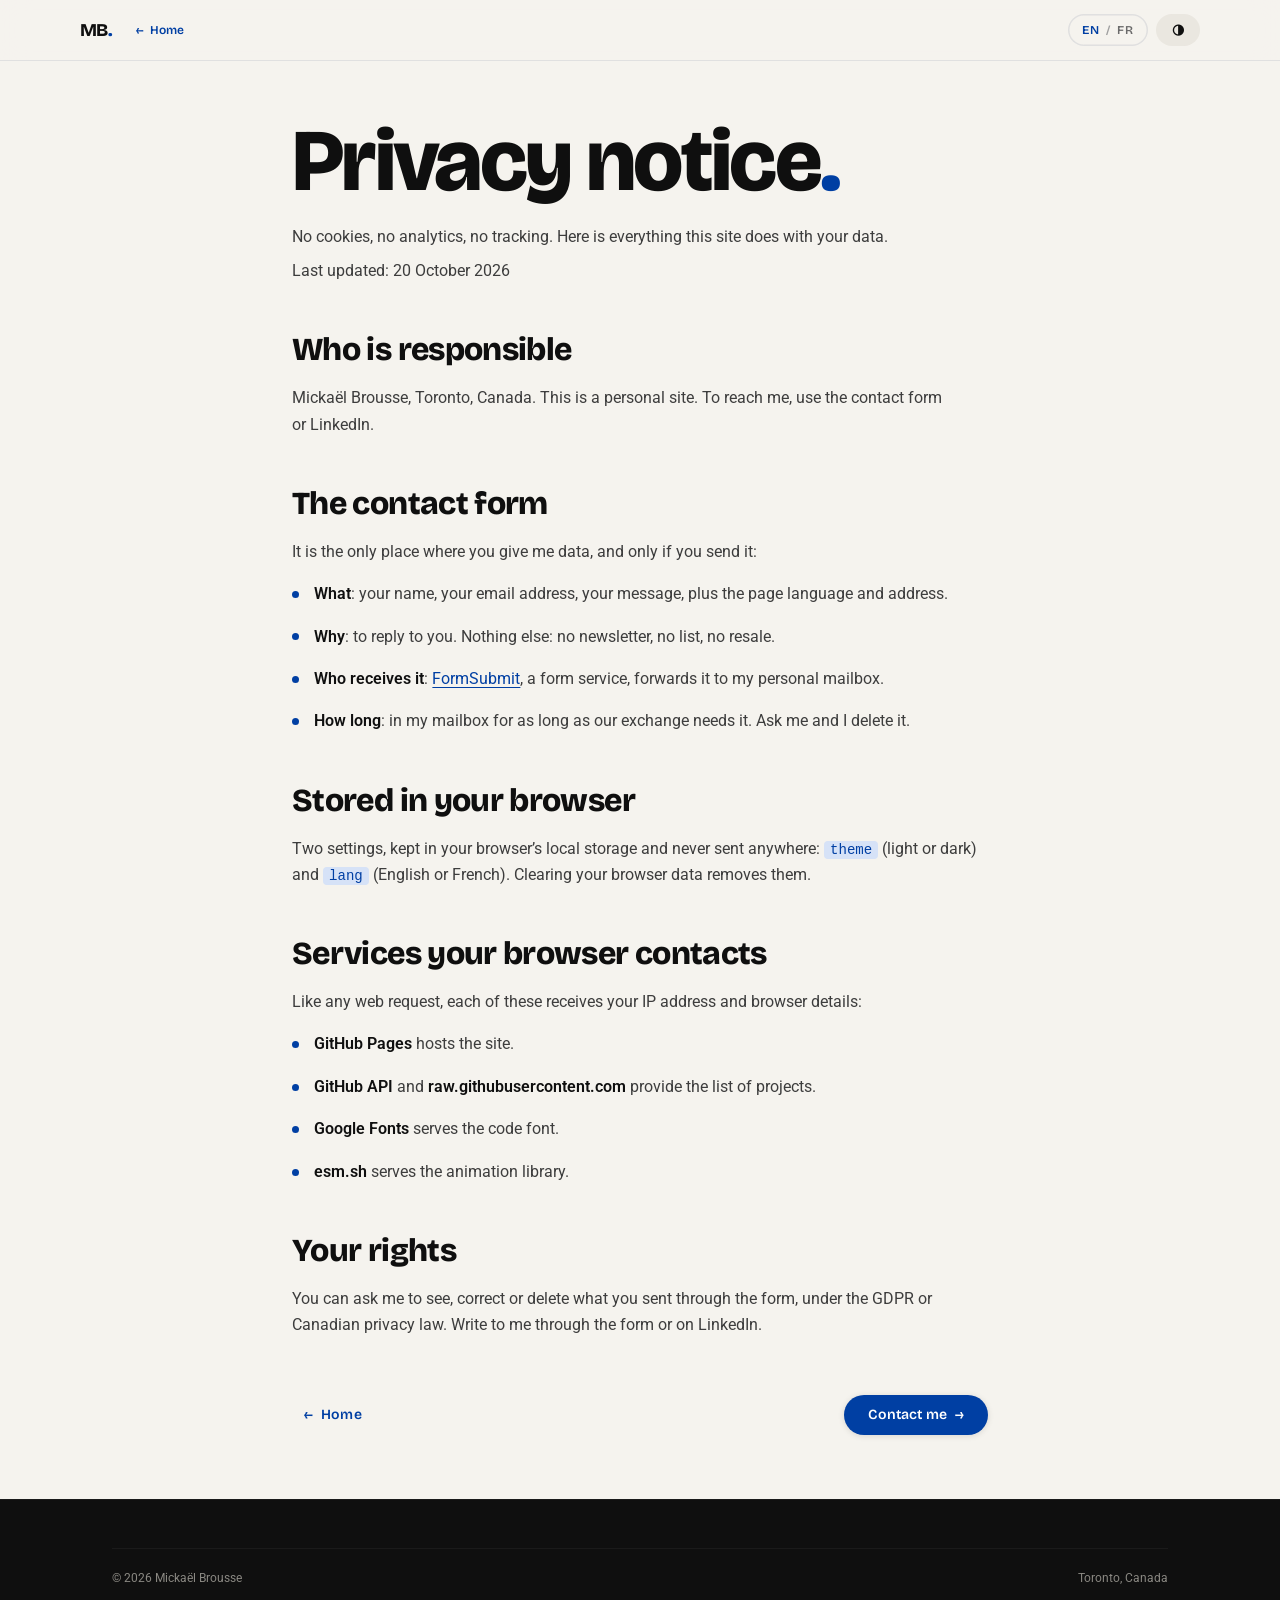
==== commit cfe5e237: "Bricolage for names and labels, sentence case everywhere Synced with the design system repo (0d63c66" ====
--- a/privacy/index.html
+++ b/privacy/index.html
@@ -18,7 +18,7 @@
       d.setAttribute('lang', l === 'fr' ? 'fr' : 'en');
     })();
   </script>
-  <link rel="stylesheet" href="../styles.css?v=15" />
+  <link rel="stylesheet" href="../styles.css?v=17" />
 </head>
 <body class="project-page">
   <nav id="navbar">
@@ -110,6 +110,6 @@
       </div>
     </div>
   </footer>
-  <script src="../project-page.js?v=15" defer></script>
+  <script src="../project-page.js?v=17" defer></script>
 </body>
 </html>
--- a/styles.css
+++ b/styles.css
@@ -5,10 +5,10 @@
    portfolio aliases on top, then the page styles.
    ============================================================ */
 
-@import url('tokens/fonts.css?v=15');
-@import url('tokens/colors.css?v=15');
-@import url('tokens/typography.css?v=15');
-@import url('tokens/spacing.css?v=15');
+@import url('tokens/fonts.css?v=17');
+@import url('tokens/colors.css?v=17');
+@import url('tokens/typography.css?v=17');
+@import url('tokens/spacing.css?v=17');
 
 /* Portfolio aliases — older names kept so section styles stay untouched */
 :root,
@@ -358,10 +358,8 @@
 .stat-label {
   font-size: var(--text-label);
   font-weight: var(--weight-semi);
-  letter-spacing: 0.08em;
-  text-transform: uppercase;
   color: var(--fg-3);
-  font-family: var(--font-body);
+  font-family: var(--font-label);
 }
 .stat-sep {
   width: 1px;
@@ -376,11 +374,10 @@
   z-index: 1;
   writing-mode: vertical-rl;
   font-size: var(--text-label);
-  letter-spacing: 0.08em;
-  text-transform: uppercase;
   color: var(--fg-3);
   transition: color var(--duration-micro);
   font-weight: 500;
+  font-family: var(--font-label);
 }
 .scroll-indicator:hover { color: var(--accent); }
 @media (max-width: 1180px) { .scroll-indicator { display: none; } }
@@ -510,12 +507,10 @@
   display: inline-flex;
   align-items: center;
   gap: 4px;
-  font-family: var(--font-body);
+  font-family: var(--font-label);
   font-size: var(--text-label);
   font-weight: var(--weight-semi);
   line-height: 1;
-  letter-spacing: var(--tracking-wide);
-  text-transform: uppercase;
   white-space: nowrap;
   padding: 4px 10px;
   border-radius: var(--radius-pill);
@@ -564,15 +559,14 @@
 .timeline-tags span {
   display: inline-flex;
   align-items: center;
-  font-size: 10px;
+  font-size: var(--text-label);
   font-weight: var(--weight-semi);
   line-height: 1.2;
-  letter-spacing: 0.07em;
-  text-transform: uppercase;
   padding: 3px 8px;
   border-radius: var(--radius-pill);
   background: var(--bg-inset);
   color: var(--fg-3);
+  font-family: var(--font-label);
 }
 [data-theme="dark"] .project-tags span,
 [data-theme="dark"] .timeline-tags span { background: var(--border-subtle); color: var(--fg-2); }
@@ -731,12 +725,10 @@
   flex-wrap: wrap;
 }
 .timeline-period {
-  font-family: var(--font-body);
+  font-family: var(--font-label);
   font-size: var(--text-label);
   font-weight: var(--weight-semi);
-  text-transform: uppercase;
   color: var(--fg-3);
-  letter-spacing: 0.08em;
 }
 
 .timeline-card h3 {
@@ -804,10 +796,9 @@
 .tool-group-label {
   font-size: var(--text-label);
   font-weight: var(--weight-semi);
-  letter-spacing: 0.08em;
-  text-transform: uppercase;
   color: var(--fg-3);
   margin-bottom: 0.6rem;
+  font-family: var(--font-label);
 }
 .tool-grid {
   display: grid;
@@ -988,11 +979,9 @@
 .project-meta {
   font-size: var(--text-label);
   font-weight: var(--weight-semi);
-  letter-spacing: 0.08em;
-  text-transform: uppercase;
   color: var(--fg-3);
   margin-bottom: 5px;
-  font-family: var(--font-body);
+  font-family: var(--font-label);
 }
 .project-title {
   font-family: var(--font-display);
@@ -1087,12 +1076,10 @@
 }
 [data-theme="dark"] .edu-icon-wrap { background: var(--bg-accent-subtle); }
 .edu-period {
-  font-family: var(--font-body);
+  font-family: var(--font-label);
   font-size: var(--text-label);
   font-weight: var(--weight-semi);
-  text-transform: uppercase;
   color: var(--fg-3);
-  letter-spacing: 0.08em;
   display: block;
   margin-bottom: 0.5rem;
 }
@@ -1194,11 +1181,9 @@
   gap: 0.4rem;
 }
 .cf-field label {
-  font-family: var(--font-body);
+  font-family: var(--font-label);
   font-size: var(--text-label);
   font-weight: var(--weight-semi);
-  letter-spacing: 0.08em;
-  text-transform: uppercase;
   color: var(--fg-3);
 }
 .contact-form input,
@@ -1324,11 +1309,9 @@
   box-shadow: var(--shadow-lg);
 }
 .contact-card-label {
-  font-family: var(--font-body);
+  font-family: var(--font-label);
   font-size: var(--text-label);
   font-weight: var(--weight-semi);
-  letter-spacing: 0.08em;
-  text-transform: uppercase;
   color: var(--fg-3);
 }
 .contact-card-value {
@@ -1514,9 +1497,8 @@
   font-style: normal;
   font-size: var(--text-label);
   font-weight: var(--weight-semi);
-  letter-spacing: 0.08em;
-  text-transform: uppercase;
   color: var(--fg-3);
+  font-family: var(--font-label);
 }
 
 .pp-list { display: flex; flex-direction: column; gap: 1rem; }
@@ -1560,7 +1542,7 @@
 .pp-card--blue { background: var(--bg-accent-subtle); }
 .pp-card--olive { background: var(--color-olive-tint); }
 [data-theme="dark"] .pp-card--olive { background: rgba(193,193,130,0.14); }
-.pp-card-label { font-size: var(--text-label); font-weight: var(--weight-semi); letter-spacing: 0.08em; text-transform: uppercase; color: var(--fg-3); }
+.pp-card-label { font-size: var(--text-label); font-weight: var(--weight-semi); color: var(--fg-3); font-family: var(--font-label); }
 
 /* Evolution: V1 -> V2, two cards and an arrow */
 .pp-evo { display: grid; grid-template-columns: minmax(0, 1fr) auto minmax(0, 1fr); gap: 1.5rem; align-items: stretch; }
@@ -1628,3 +1610,19 @@
 .legal code { font-family: var(--font-mono); font-size: 0.88em; background: var(--bg-accent-subtle); color: var(--accent); padding: 1px 6px; border-radius: var(--radius-sm); }
 .legal .pp-next { margin-top: 3.5rem; }
 .footer-privacy { color: inherit; text-decoration: underline; text-underline-offset: 3px; }
+
+/* ============================================================
+   DS typography roles (2026-10-20): Bricolage for anything that
+   names something, Roboto for sentences. See tokens/typography.css.
+   ============================================================ */
+.btn, .nav-links a, .mobile-menu a, .lang-toggle, .project-filter,
+.badge, .skill-level, .role-type, .project-tags span, .project-badge,
+.timeline-tags span, .footer-col a, .footer-col-title,
+.stat-label, .cf-submit-label {
+  font-family: var(--font-label);
+}
+.skill-row > span:first-child, .tool-name, .timeline-company, .edu-school,
+.contact-card-value, .hero-eyebrow, .cf-sent-title {
+  font-family: var(--font-title);
+}
+.code-chips span { font-family: var(--font-mono); }
